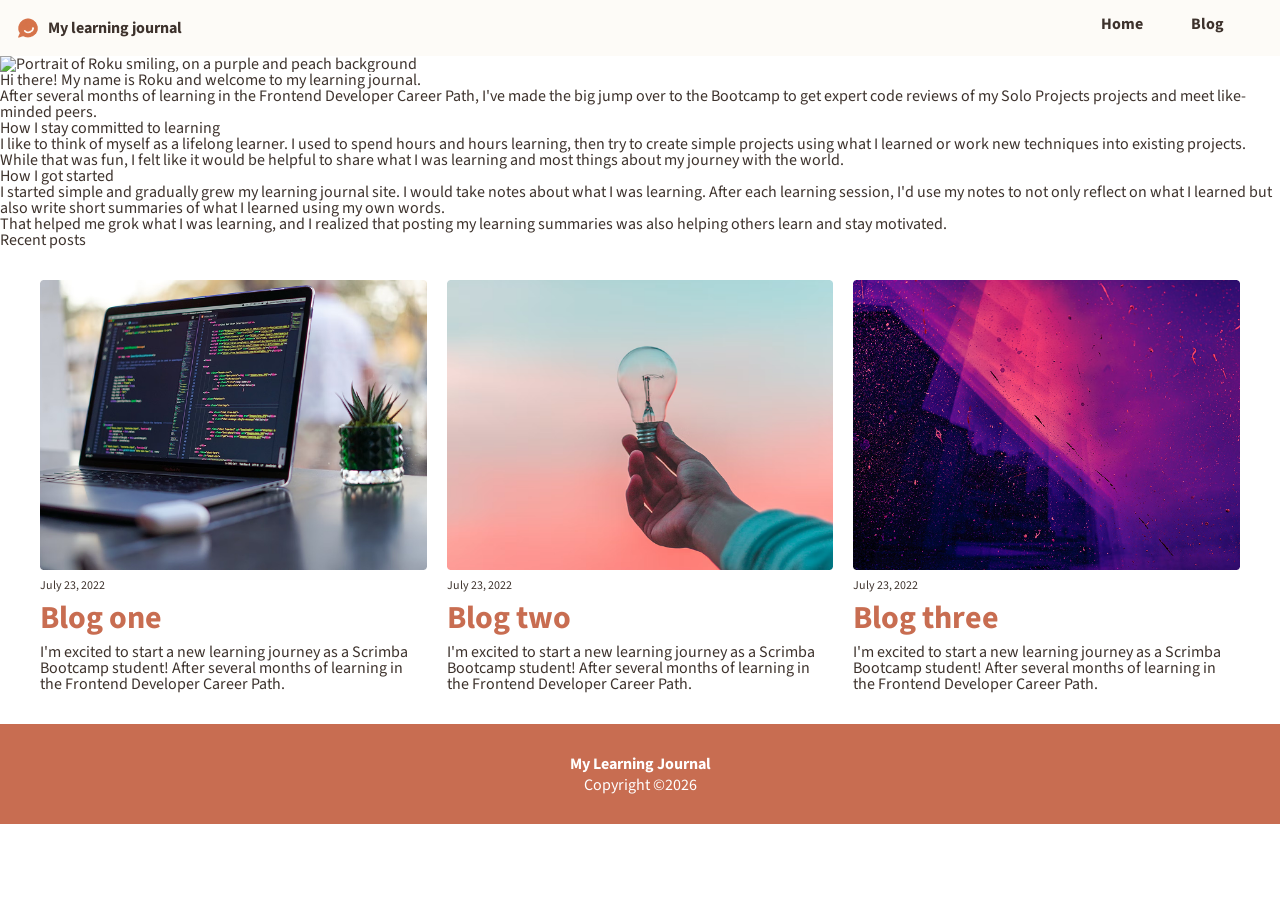
==== about-me.html @ feec3eeb "main page - reade add html for about-me and blog" ====
<!DOCTYPE html>
<html lang="en">
<head>
  <meta charset="UTF-8">
  <meta name="viewport" content="width=device-width, initial-scale=1.0">
  <link rel="preconnect" href="https://fonts.googleapis.com">
  <link rel="preconnect" href="https://fonts.gstatic.com" crossorigin>
  <link href="https://fonts.googleapis.com/css2?family=Source+Sans+3:ital,wght@0,200..900;1,200..900&display=swap" rel="stylesheet">
  <link rel="stylesheet" href="style.css">
  <title>About me | My learning journal</title>
</head>
<body>
  <header class="header">
    <div class="logo">
      <img class="logo-img" src="./imgs/logo.png" alt="A black circular logo with a white curved smile-like symbol in the center and a small triangular extension at the lower left." loading="lazy">
      <h1>My learning journal</h1>
    </div>

    <div class="off-screen-menu">
      <ul>
        <li><a href="./index.html">Home</a></li>
        <li><a href="./blog.html">Blog</a></li>
      </ul>
    </div>

    <nav class="nav">
      <ul>
        <li><a href="./index.html">Home</a></li>
        <li><a href="./blog.html">Blog</a></li>
      </ul>

      <div class="ham-menu">
        <span></span>
        <span></span>
        <span></span>
      </div>
    </nav>
  </header>

  <main>
    <section class="about-intro">
      <img
        class="about-photo"
        src="./imgs/avatar.png"
        alt="Portrait of Roku smiling, on a purple and peach background"
      >

      <div class="about-intro-text">
        <h2 class="about-title">Hi there! My name is Roku and welcome to my learning journal.</h2>
        <p class="about-desc">
          After several months of learning in the Frontend Developer Career Path,
          I've made the big jump over to the Bootcamp to get expert code reviews
          of my Solo Projects projects and meet like-minded peers.
        </p>
      </div>
    </section>

    <section class="article-body">
      <h3>How I stay committed to learning</h3>
      <p>
        I like to think of myself as a lifelong learner. I used to spend hours
        and hours learning, then try to create simple projects using what I
        learned or work new techniques into existing projects.
      </p>
      <p>
        While that was fun, I felt like it would be helpful to share what I was
        learning and most things about my journey with the world.
      </p>

      <h3>How I got started</h3>
      <p>
        I started simple and gradually grew my learning journal site. I would
        take notes about what I was learning. After each learning session, I'd
        use my notes to not only reflect on what I learned but also write short
        summaries of what I learned using my own words.
      </p>
      <p>
        That helped me grok what I was learning, and I realized that posting my
        learning summaries was also helping others learn and stay motivated.
      </p>
    </section>

    <section class="recent">
      <h3 class="recent-title">Recent posts</h3>

      <div class="blog">
        <article class="blog-post">
          <img
            class="blog-image"
            src="./imgs/blog-image-01.png"
            alt="Laptop displaying code in a code editor"
          >
          <time class="blog-date" datetime="2022-07-23">July 23, 2022</time>
          <h2 class="blog-title">Blog one</h2>
          <p class="blog-description">
            I'm excited to start a new learning journey as a Scrimba
            Bootcamp student! After several months of learning in
            the Frontend Developer Career Path.
          </p>
        </article>

        <article class="blog-post">
          <img
            class="blog-image"
            src="./imgs/blog-image-02.png"
            alt="Hand holding a glowing light bulb"
          >
          <time class="blog-date" datetime="2022-07-23">July 23, 2022</time>
          <h2 class="blog-title">Blog two</h2>
          <p class="blog-description">
            I'm excited to start a new learning journey as a Scrimba
            Bootcamp student! After several months of learning in
            the Frontend Developer Career Path.
          </p>
        </article>

        <article class="blog-post">
          <img
            class="blog-image"
            src="./imgs/blog-image-03.png"
            alt="Laptop displaying a web design project"
          >
          <time class="blog-date" datetime="2022-07-23">July 23, 2022</time>
          <h2 class="blog-title">Blog three</h2>
          <p class="blog-description">
            I'm excited to start a new learning journey as a Scrimba
            Bootcamp student! After several months of learning in
            the Frontend Developer Career Path.
          </p>
        </article>
      </div>
    </section>
  </main>

  <footer>
    <h2>My Learning Journal</h2>
    <p id="copyright">Copyright &copy;</p>
  </footer>

  <script type="module" src="./script.js"></script>
</body>
</html>
---- style.css ----
:root {
  --bg-color: #FDFBF7;
  --text-main: #3D322C;
  --text-white: #fff;
  --accent-color: #C86D51;
  --card-bg: #FFFFFF;
  --border-color: #EFECE6;
  
  --font-heading: 'Lora', serif;
  --font-body: 'Inter', sans-serif;
}



html, body, div, span, applet, object, iframe,
h1, h2, h3, h4, h5, h6, p, blockquote, pre,
a, abbr, acronym, address, big, cite, code,
del, dfn, em, img, ins, kbd, q, s, samp,
small, strike, strong, sub, sup, tt, var,
b, u, i, center,
dl, dt, dd, ol, ul, li,
fieldset, form, label, legend,
table, caption, tbody, tfoot, thead, tr, th, td,
article, aside, canvas, details, embed, 
figure, figcaption, footer, header, hgroup, 
menu, nav, output, ruby, section, summary,
time, mark, audio, video {
	margin: 0;
	padding: 0;
	border: 0;
	font-size: 100%;
	font: inherit;
	vertical-align: baseline;
}
/* HTML5 display-role reset for older browsers */
article, aside, details, figcaption, figure, 
footer, header, hgroup, menu, nav, section {
	display: block;
}
body {
	line-height: 1;
  color: var(--text-main);
}
ol, ul {
	list-style: none;
}
blockquote, q {
	quotes: none;
}
blockquote:before, blockquote:after,
q:before, q:after {
	content: '';
	content: none;
}
table {
	border-collapse: collapse;
	border-spacing: 0;
}

a{
  text-decoration: none;
  color: inherit;
}



body{
  font-family: "Source Sans 3", sans-serif;
  font-optical-sizing: auto;
  font-style: normal;
}

.logo-img{
  width: 1.5rem;
}

.logo{
  display: flex;
  flex-direction: row;
  align-items: center;
  gap: .5rem;
}

h1{
  font-size: 1rem;
  font-weight: bold;
}

.header{
  display: flex;
  padding: 1em;
  justify-content: space-between;
  background-color: var(--bg-color);
}

li,
span{
  color: inherit;
}

a{
  transition: all .3s;
}

a:hover{
    color: var(--accent-color);
  }

.nav ul{
    display: none;
  }

.off-screen-menu{
  background-color: var(--accent-color);
  height: 100vh;
  width: 100%;
  max-width: 450px;
  position: fixed;
  top: 0;
  right: -450px;
  display: flex;
  flex-direction: column;
  justify-content: center;
  align-items: center;
  text-align: center;
  font-size: 2.5rem;
  transition: .4s ease;
}

.off-screen-menu.active{
  right: 0;
}

.ham-menu{
  height: 40px;
  width: 40px;
  margin-right: 1em;
  position: relative;
}

.ham-menu span{
  height: 5px;
  width: 100%;
  background-color: var(--text-main);
  border-radius: 25px;
  position: absolute;
  top: 50%;
  left: 50%;
  transform: translate(-50% -50%);
  transition: .3 ease;
}

.ham-menu span:nth-child(1){
  top: 25%;
}

.ham-menu span:nth-child(3){
  top: 75%;
}

.ham-menu.active span:nth-child(1){
  top: 50%;
  transform: translate(-50%, -50%) rotate(45deg);
}

.ham-menu.active span:nth-child(2){
  opacity: 0;
}

.ham-menu.active span:nth-child(3){
  top: 38%;
  transform: translate(-50%, 50%) rotate(-45deg);
}

.hero-section{
  display: flex;
  flex-direction: column;
  gap: 10px;
  background-image: url('./imgs/blog-image-hero.png');
  padding-top: 15vh;
  padding-inline: 1.5em;
  padding-bottom: 1em;
  background-color: black;
  background-repeat: no-repeat;
  background-position: center;
  background-size: cover;
  color: var(--text-white);
}

.hero-section h2,
.blog-title{
  color: var(--accent-color);
  font-size: 2em;
  font-weight: bold;
}

.hero-section .date,
.blog-date {
  font-size: 0.75em;
}

.blog{
  display: grid;
  grid-template-columns: repeat(auto-fit, minmax(250px, 1fr));
  justify-content: center;
  gap: 20px;  
  padding-inline: 1.5em;
  padding-block: 1em;
  margin-inline: auto;
}

.blog-post{
  margin-block: 1em;
  display: flex;
  flex-direction: column;
  gap: 10px;
}


#blog-link{
  grid-column: 1 / -1;
  justify-self: center;
  text-decoration: underline;
  font-weight: bold;
  font-size: 1.25em;
  margin: 1em;
  }

footer{
  background-color: var(--accent-color);
  color: var(--text-white);
  display: flex;
  flex-direction: column;
  gap: 5px;
  justify-content: center;
  align-items: center;
  height: 100px;
}

footer h2{
  font-weight: bold;
}

@media (max-width: 568px) {
  .small-screen-none,
  .medium-screen-none {
    display: none;
  }
}

@media (min-width: 576px) {
  .ham-menu{
    display: none;
  }

  .nav ul{
    display: flex;
    flex-direction: row;
    align-items: center;
    gap: 3em;
    margin-right: 40px;
  }

  .nav ul li{
    font-weight: bold;
  }

  .medium-screen-none {
    display: none;
  }

  .small-screen-none {
    display: flex;
  }
}

@media (min-width: 838px) {
  .medium-screen-none{
    display:flex;
  }

  #blog-link{
    display: none;
  }
  .blog{
    grid-template-columns: repeat(3, minmax(250px, 550px));
    max-width: 1200px;
  }
}
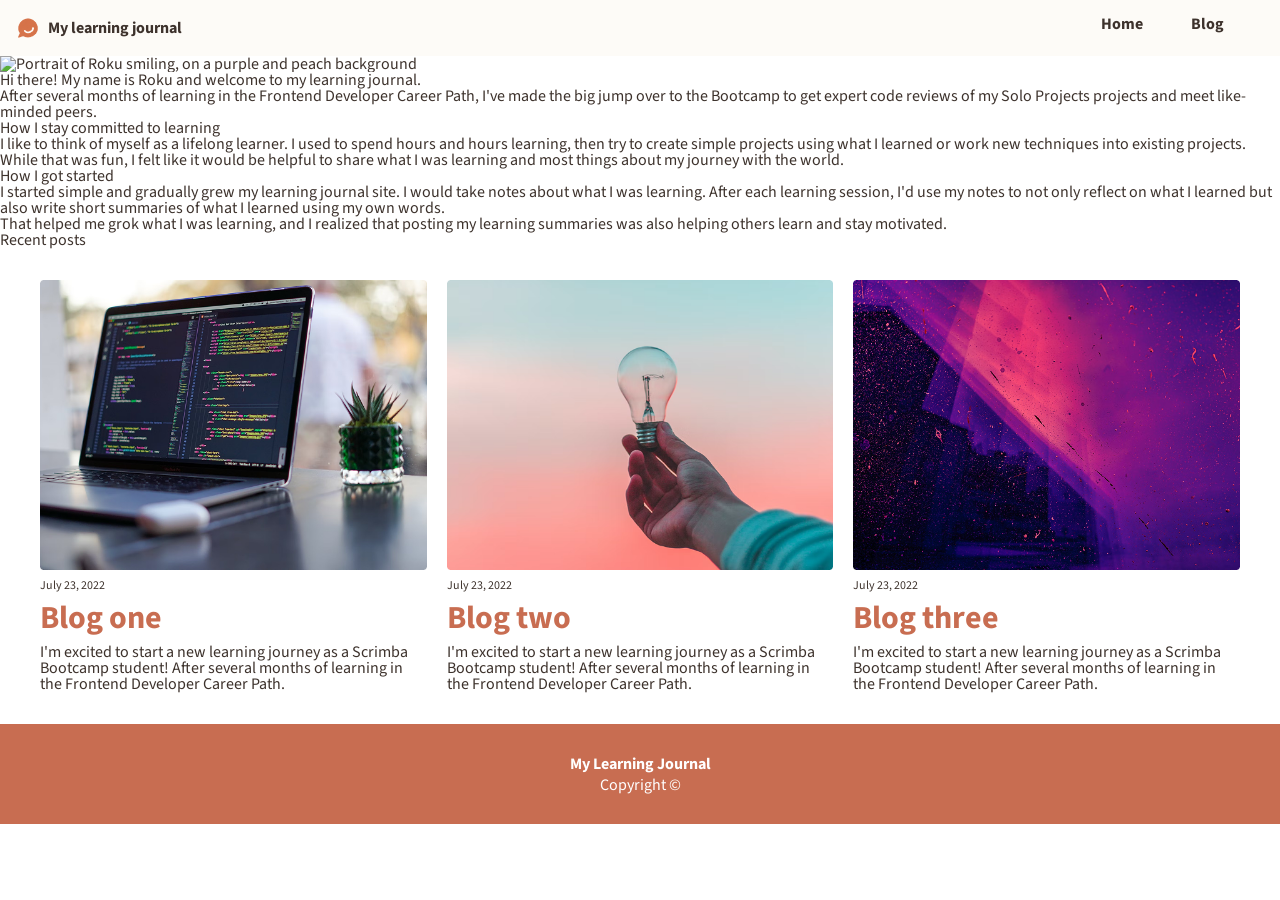
==== commit 2f1dfd68: "add favicon fix small bugs with src js in blog and about-me" ====
--- a/about-me.html
+++ b/about-me.html
@@ -6,6 +6,7 @@
   <link rel="preconnect" href="https://fonts.googleapis.com">
   <link rel="preconnect" href="https://fonts.gstatic.com" crossorigin>
   <link href="https://fonts.googleapis.com/css2?family=Source+Sans+3:ital,wght@0,200..900;1,200..900&display=swap" rel="stylesheet">
+  <link rel="shortcut icon" href="./imgs/logo.ico" type="image/x-icon">
   <link rel="stylesheet" href="style.css">
   <title>About me | My learning journal</title>
 </head>
@@ -137,6 +138,5 @@
     <p id="copyright">Copyright &copy;</p>
   </footer>
 
-  <script type="module" src="./script.js"></script>
 </body>
 </html>
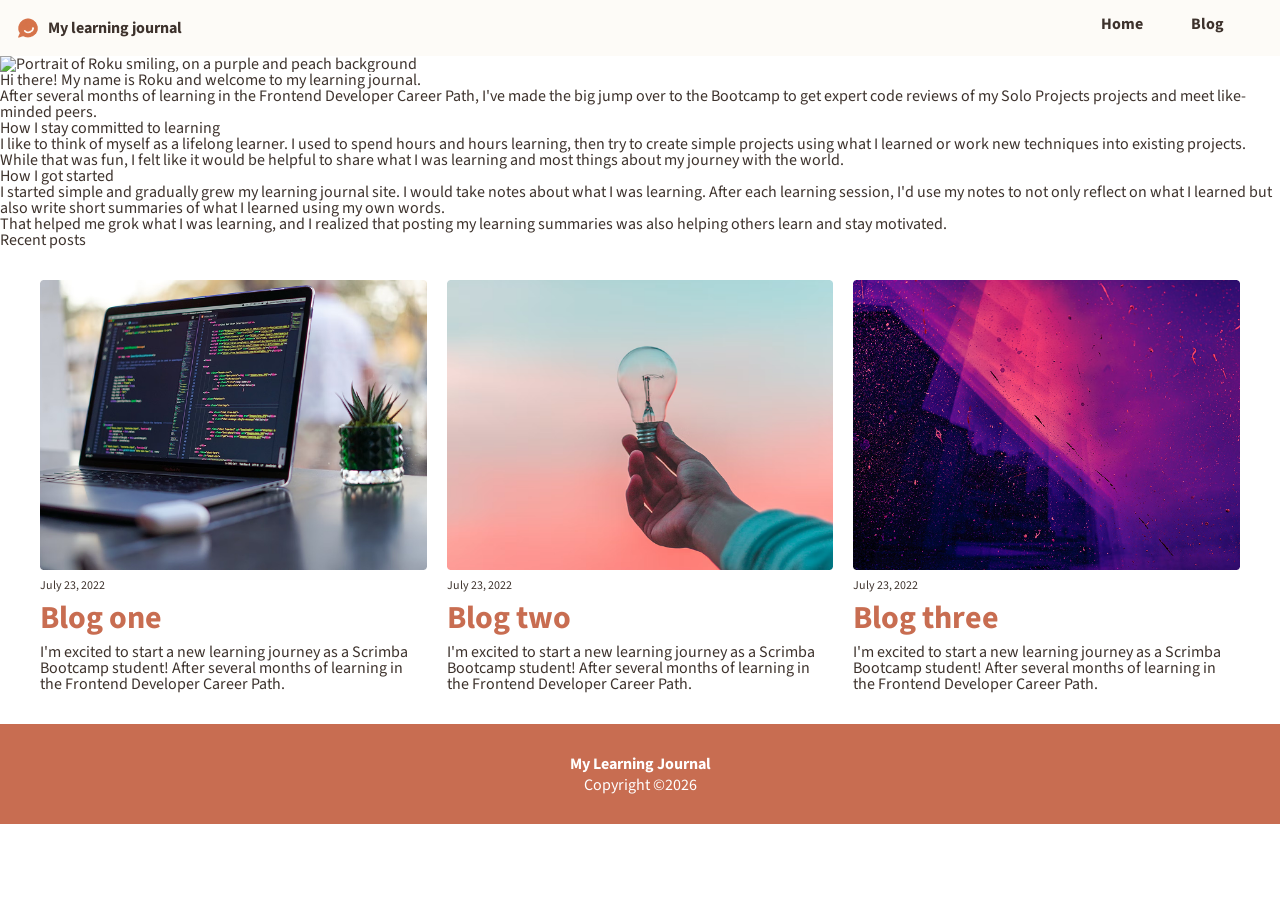
==== commit ea379cbf: "fix ham-menu on the secondary pages" ====
--- a/about-me.html
+++ b/about-me.html
@@ -138,5 +138,7 @@
     <p id="copyright">Copyright &copy;</p>
   </footer>
 
+
+  <script type="module" src="./script.js"></script>
 </body>
 </html>
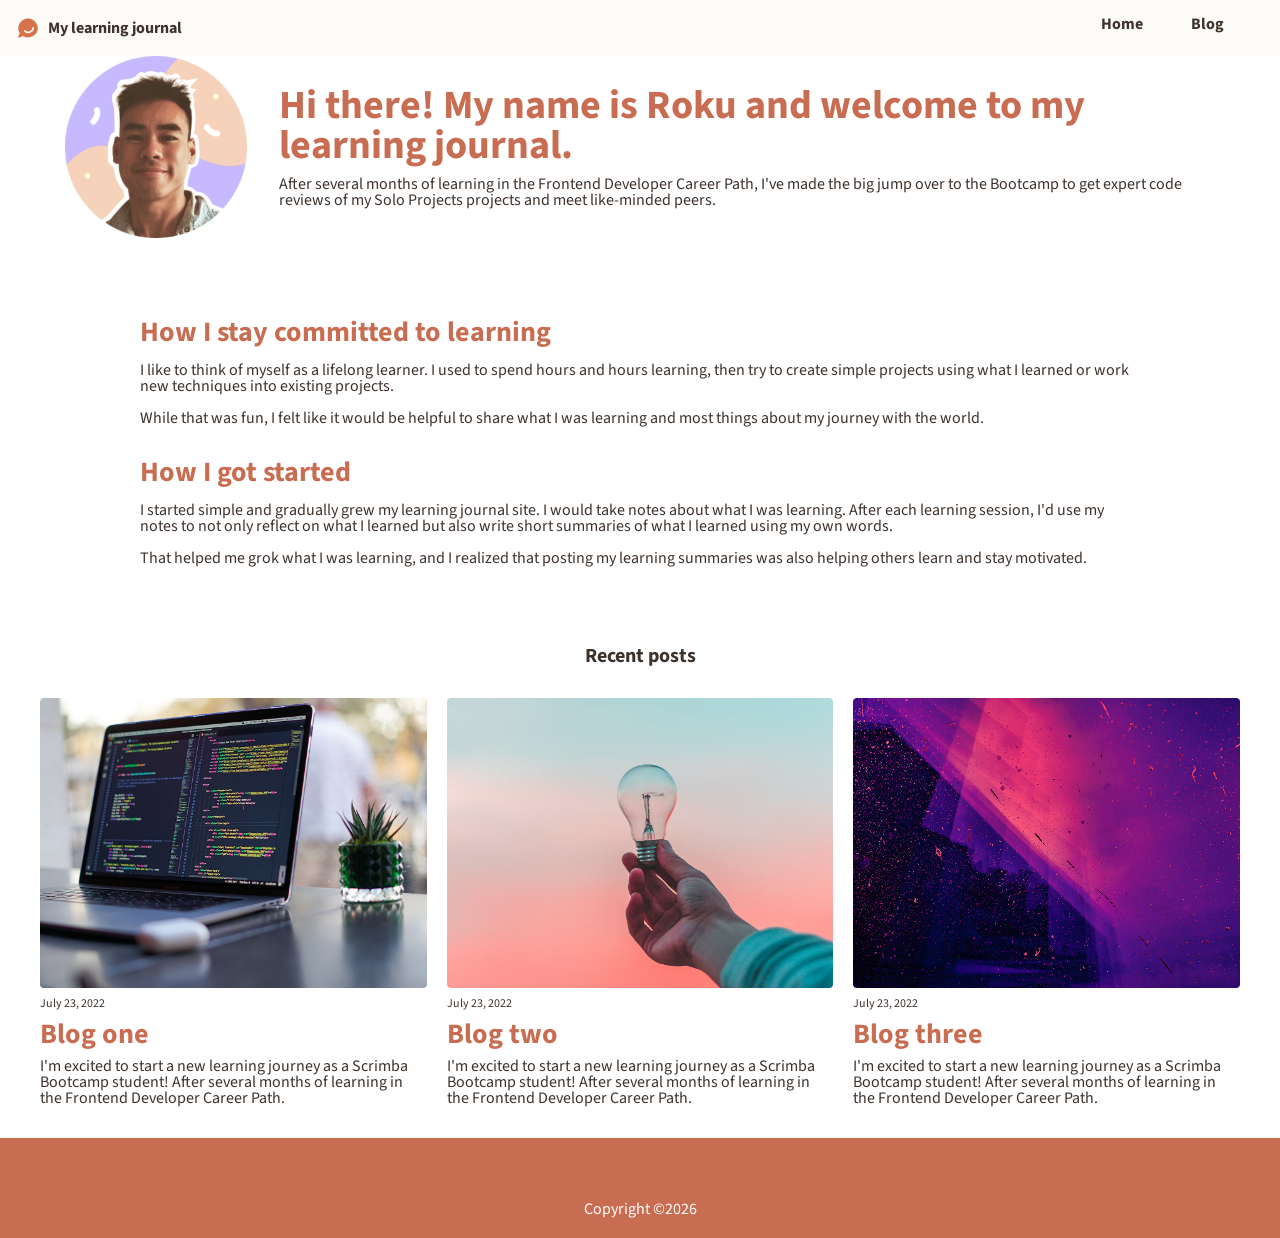
==== commit 0780bf5a: "about me css" ====
--- a/about-me.html
+++ b/about-me.html
@@ -42,12 +42,12 @@
     <section class="about-intro">
       <img
         class="about-photo"
-        src="./imgs/avatar.png"
+        src="./imgs/about-page-img.png"
         alt="Portrait of Roku smiling, on a purple and peach background"
       >
 
       <div class="about-intro-text">
-        <h2 class="about-title">Hi there! My name is Roku and welcome to my learning journal.</h2>
+        <h2 class="about-title">Hi there! My name is Roku and welcome to my<br>learning journal.</h2>
         <p class="about-desc">
           After several months of learning in the Frontend Developer Career Path,
           I've made the big jump over to the Bootcamp to get expert code reviews
@@ -56,29 +56,33 @@
       </div>
     </section>
 
-    <section class="article-body">
-      <h3>How I stay committed to learning</h3>
-      <p>
-        I like to think of myself as a lifelong learner. I used to spend hours
-        and hours learning, then try to create simple projects using what I
-        learned or work new techniques into existing projects.
-      </p>
-      <p>
-        While that was fun, I felt like it would be helpful to share what I was
-        learning and most things about my journey with the world.
-      </p>
+    <section class="article">
+      <div class="article-part">
+        <h3>How I stay committed to learning</h3>
+        <p>
+          I like to think of myself as a lifelong learner. I used to spend hours
+          and hours learning, then try to create simple projects using what I
+          learned or work new techniques into existing projects.
+        </p>
+        <p>
+          While that was fun, I felt like it would be helpful to share what I was
+          learning and most things about my journey with the world.
+        </p>
+      </div>
 
-      <h3>How I got started</h3>
-      <p>
-        I started simple and gradually grew my learning journal site. I would
-        take notes about what I was learning. After each learning session, I'd
-        use my notes to not only reflect on what I learned but also write short
-        summaries of what I learned using my own words.
-      </p>
-      <p>
-        That helped me grok what I was learning, and I realized that posting my
-        learning summaries was also helping others learn and stay motivated.
-      </p>
+      <div class="article-part">
+        <h3>How I got started</h3>
+        <p>
+          I started simple and gradually grew my learning journal site. I would
+          take notes about what I was learning. After each learning session, I'd
+          use my notes to not only reflect on what I learned but also write short
+          summaries of what I learned using my own words.
+        </p>
+        <p>
+          That helped me grok what I was learning, and I realized that posting my
+          learning summaries was also helping others learn and stay motivated.
+        </p>
+      </div>
     </section>
 
     <section class="recent">
--- a/style.css
+++ b/style.css
@@ -63,6 +63,11 @@
 }
 
 
+/*
+====================
+        MAIN        
+====================
+*/
 
 body{
   font-family: "Source Sans 3", sans-serif;
@@ -70,6 +75,24 @@
   font-style: normal;
 }
 
+h1{
+  font-size: 1rem;
+  font-weight: bold;
+}
+
+li,
+span{
+  color: inherit;
+}
+
+a{
+  transition: all .3s;
+}
+
+a:hover{
+  color: var(--accent-color);
+}
+
 .logo-img{
   width: 1.5rem;
 }
@@ -81,30 +104,12 @@
   gap: .5rem;
 }
 
-h1{
-  font-size: 1rem;
-  font-weight: bold;
-}
-
 .header{
   display: flex;
   padding: 1em;
   justify-content: space-between;
   background-color: var(--bg-color);
 }
-
-li,
-span{
-  color: inherit;
-}
-
-a{
-  transition: all .3s;
-}
-
-a:hover{
-    color: var(--accent-color);
-  }
 
 .nav ul{
     display: none;
@@ -172,6 +177,28 @@
   transform: translate(-50%, 50%) rotate(-45deg);
 }
 
+footer{
+  background-color: var(--accent-color);
+  color: var(--text-white);
+  display: flex;
+  flex-direction: column;
+  gap: 5px;
+  justify-content: center;
+  align-items: center;
+  height: 100px;
+}
+
+footer h2{
+  font-weight: bold;
+}
+
+
+/*
+====================
+        INDEX        
+====================
+*/
+
 .hero-section{
   display: flex;
   flex-direction: column;
@@ -187,11 +214,14 @@
   color: var(--text-white);
 }
 
-.hero-section h2,
+h2{
+  color: var(--accent-color);
+  font-size: 2.25em;
+  font-weight: bold;
+}
+
 .blog-title{
-  color: var(--accent-color);
-  font-size: 2em;
-  font-weight: bold;
+  font-size: 1.75em;
 }
 
 .hero-section .date,
@@ -214,8 +244,12 @@
   display: flex;
   flex-direction: column;
   gap: 10px;
-}
-
+  transition: all .5s;
+}
+
+.blog-post:hover{
+  scale: 1.05;
+}
 
 #blog-link{
   grid-column: 1 / -1;
@@ -226,20 +260,82 @@
   margin: 1em;
   }
 
-footer{
-  background-color: var(--accent-color);
-  color: var(--text-white);
-  display: flex;
-  flex-direction: column;
-  gap: 5px;
-  justify-content: center;
+/*
+====================
+        BLOG        
+====================
+*/
+
+.article{
+  width: 100%;
+  max-width: 1000px;
+  margin-inline: auto;
+  margin-block: 5em;
+  display: flex;
+  flex-direction: column;
+  gap: 2em;
+}
+
+.article-date{
+  font-size: 1.25em;
+}
+
+.article-image {
+  width: 110%;
+  max-width: none;
+  display: block;
+  margin-left: -5%;
+}
+
+.article-part{
+  display: flex;
+  flex-direction: column;
+  gap: 1em;
+}
+
+.article-part h3{
+  font-size: 1.75em;
+  font-weight: bold;
+  color: var(--accent-color);
+}
+
+.recent-title{
+  text-align: center;
+  font-weight: bold;
+  font-size: 1.25em;
+}
+
+/*
+====================
+        ABOUT ME        
+====================
+*/
+
+.about-intro{
+  display: flex;
+  flex-direction: row;
+  justify-content: space-between;
   align-items: center;
-  height: 100px;
-}
-
-footer h2{
-  font-weight: bold;
-}
+  gap: 2em;
+  max-width: 1150px;
+  margin-inline: auto;
+}
+
+.about-photo{
+  max-height: 182px;
+}
+
+.about-title{
+  font-size: 2.5em;
+  margin-bottom: 10px;
+}
+
+
+/*
+====================
+        MEDIA        
+====================
+*/
 
 @media (max-width: 568px) {
   .small-screen-none,
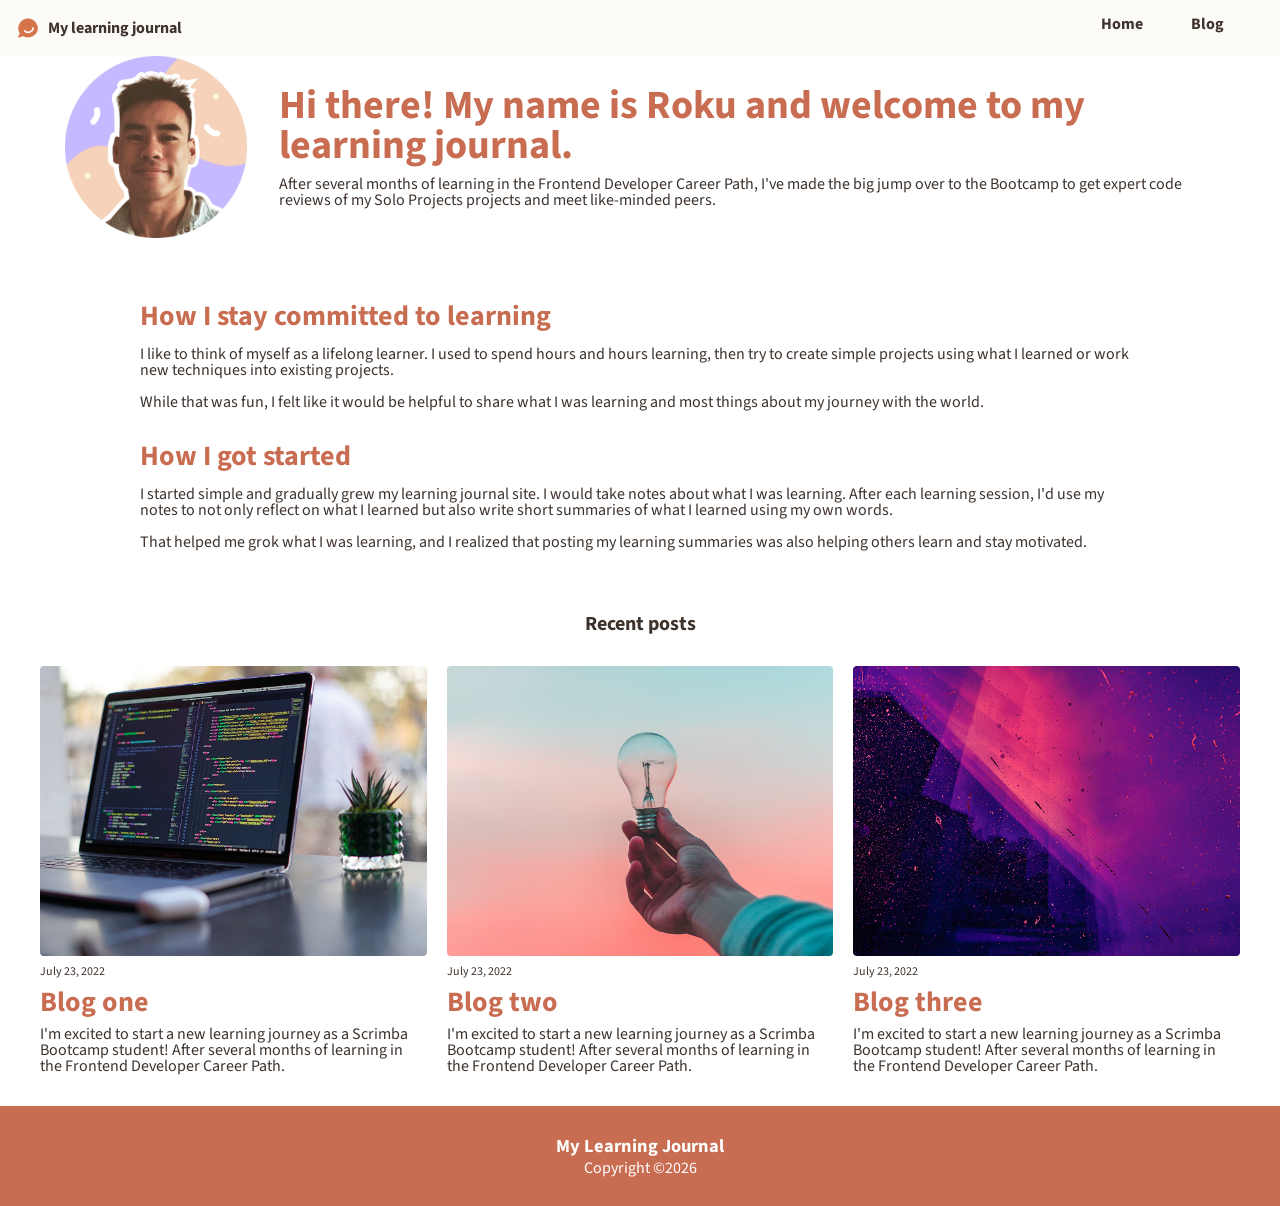
==== commit 7941c177: "fixing bugs, header - stiky on phones" ====
--- a/about-me.html
+++ b/about-me.html
@@ -38,7 +38,7 @@
     </nav>
   </header>
 
-  <main>
+  <main  class="secondary-main">
     <section class="about-intro">
       <img
         class="about-photo"
--- a/style.css
+++ b/style.css
@@ -109,6 +109,9 @@
   padding: 1em;
   justify-content: space-between;
   background-color: var(--bg-color);
+  position: sticky;
+  top: 0;
+  z-index: 100;
 }
 
 .nav ul{
@@ -190,8 +193,13 @@
 
 footer h2{
   font-weight: bold;
-}
-
+  color: var(--text-white);
+  font-size: 1.15em;
+}
+
+.secondary-main{
+  padding-inline: 1em;
+}
 
 /*
 ====================
@@ -267,10 +275,9 @@
 */
 
 .article{
-  width: 100%;
   max-width: 1000px;
   margin-inline: auto;
-  margin-block: 5em;
+  margin-block: 2em;
   display: flex;
   flex-direction: column;
   gap: 2em;
@@ -281,10 +288,8 @@
 }
 
 .article-image {
-  width: 110%;
-  max-width: none;
-  display: block;
-  margin-left: -5%;
+  width: 100vw;
+  margin-inline: -1em;
 }
 
 .article-part{
@@ -313,8 +318,7 @@
 
 .about-intro{
   display: flex;
-  flex-direction: row;
-  justify-content: space-between;
+  flex-direction: column;
   align-items: center;
   gap: 2em;
   max-width: 1150px;
@@ -347,6 +351,10 @@
 @media (min-width: 576px) {
   .ham-menu{
     display: none;
+  }
+
+  .header{
+    position: relative;
   }
 
   .nav ul{
@@ -368,6 +376,10 @@
   .small-screen-none {
     display: flex;
   }
+
+  .article{
+    margin-block: 4em;
+  }
 }
 
 @media (min-width: 838px) {
@@ -382,4 +394,19 @@
     grid-template-columns: repeat(3, minmax(250px, 550px));
     max-width: 1200px;
   }
+
+  .about-intro{
+    flex-direction: row;
+    justify-content: space-between;
+  }
+}
+
+
+@media (min-width: 838px) {
+  .article-image {
+    width: 110%;
+    max-width: none;
+    display: block;
+    margin-left: -5%;
+  }
 }
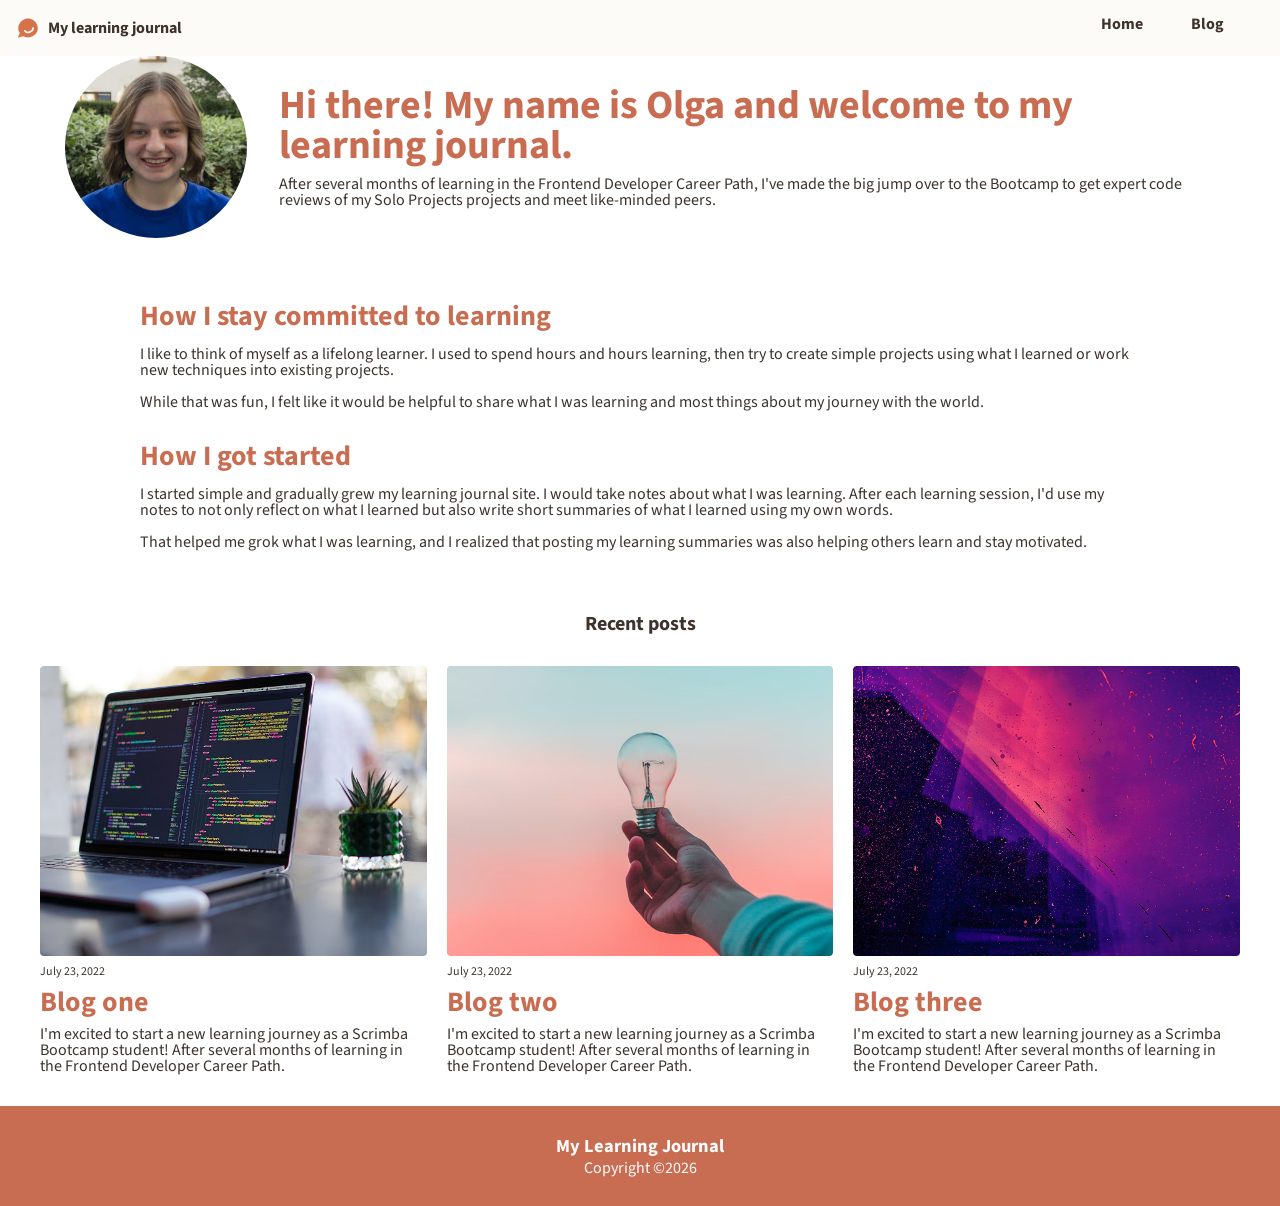
==== commit d6082869: "change photo" ====
--- a/about-me.html
+++ b/about-me.html
@@ -42,12 +42,12 @@
     <section class="about-intro">
       <img
         class="about-photo"
-        src="./imgs/about-page-img.png"
-        alt="Portrait of Roku smiling, on a purple and peach background"
+        src="./imgs/about-page-img.jpg"
+        alt="Portrait of Olga smiling, on a purple and peach background"
       >
 
       <div class="about-intro-text">
-        <h2 class="about-title">Hi there! My name is Roku and welcome to my<br>learning journal.</h2>
+        <h2 class="about-title">Hi there! My name is Olga and welcome to my<br>learning journal.</h2>
         <p class="about-desc">
           After several months of learning in the Frontend Developer Career Path,
           I've made the big jump over to the Bootcamp to get expert code reviews
--- a/style.css
+++ b/style.css
@@ -327,6 +327,7 @@
 
 .about-photo{
   max-height: 182px;
+  border-radius: 100%;
 }
 
 .about-title{
